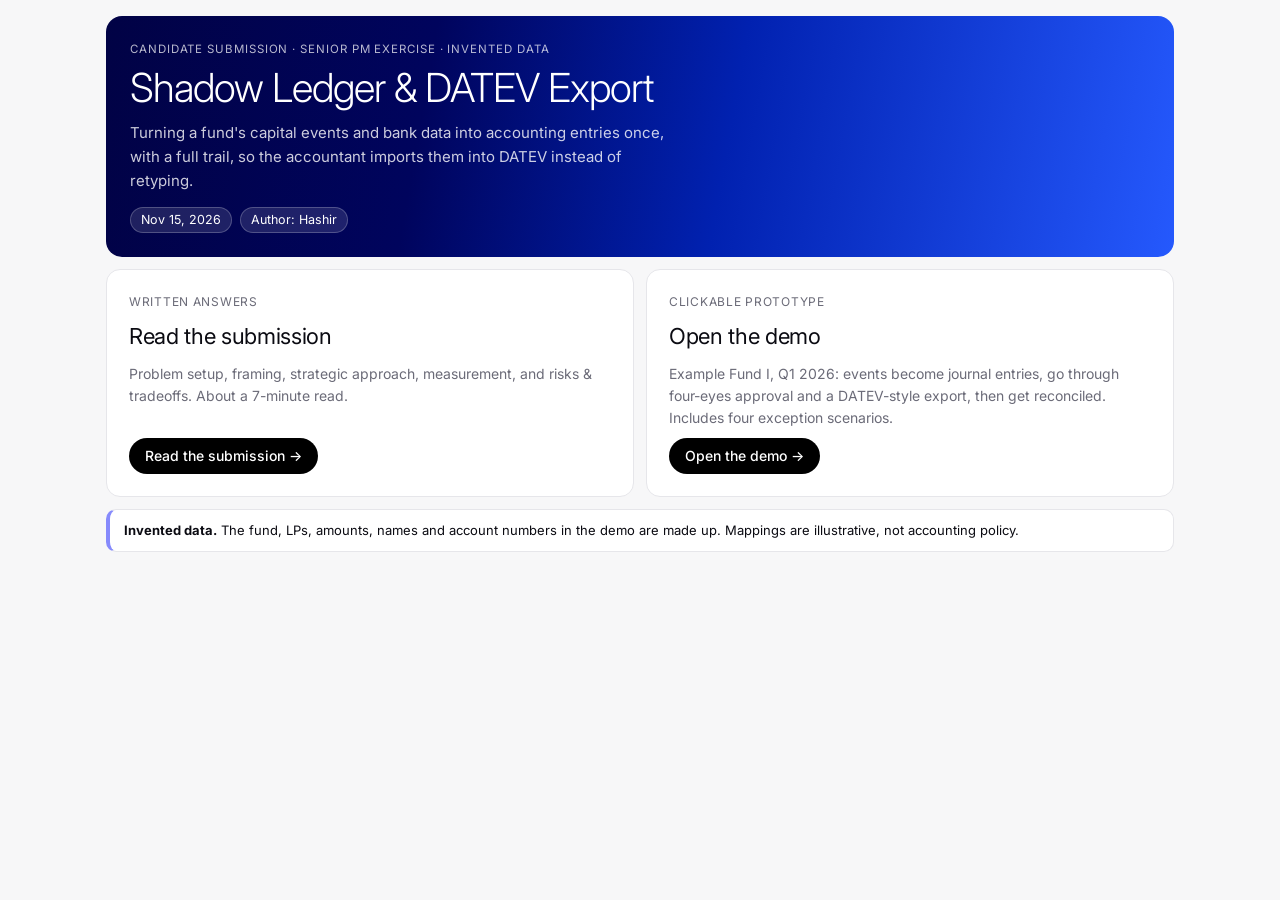
==== index.html @ c709284d "Shadow Ledger & DATEV Export: submission and prototype Co-Authored-By: Claude Opus 5.5 <noreply@anth" ====
<!DOCTYPE html>
<html lang="en">
<head>
<meta charset="utf-8">
<meta name="viewport" content="width=device-width, initial-scale=1">
<title>Shadow Ledger &amp; DATEV Export</title>
<link rel="preconnect" href="https://fonts.googleapis.com">
<link href="https://fonts.googleapis.com/css2?family=IBM+Plex+Mono:wght@400;500&family=Inter:wght@300;400;500;600&display=swap" rel="stylesheet">
<link rel="stylesheet" href="site.css">
</head>
<body>
<div class="wrap">
  <header class="hero">
    <p class="eyebrow">Candidate submission · Senior PM exercise · invented data</p>
    <h1>Shadow Ledger &amp; DATEV Export</h1>
    <p class="sub">Turning a fund's capital events and bank data into accounting entries once, with a full trail, so the accountant imports them into DATEV instead of retyping.</p>
    <div class="meta"><span>Nov 15, 2026</span><span>Author: Hashir</span></div>
  </header>

  <div class="choices">
    <a class="choice" href="submission.html">
      <span class="k">Written answers</span>
      <h2>Read the submission</h2>
      <p>Problem setup, framing, strategic approach, measurement, and risks &amp; tradeoffs. About a 7-minute read.</p>
      <span class="go">Read the submission →</span>
    </a>
    <a class="choice" href="demo.html">
      <span class="k">Clickable prototype</span>
      <h2>Open the demo</h2>
      <p>Example Fund I, Q1 2026: events become journal entries, go through four-eyes approval and a DATEV-style export, then get reconciled. Includes four exception scenarios.</p>
      <span class="go">Open the demo →</span>
    </a>
  </div>

  <div class="banner"><b>Invented data.</b> The fund, LPs, amounts, names and account numbers in the demo are made up. Mappings are illustrative, not accounting policy.</div>
</div>
</body>
</html>
---- site.css ----
/* Shared styles for the landing page and the written submission.
   Same palette as the prototype (demo.html): navy-to-electric-blue band, black/white pills, periwinkle accents. */
:root{
  --bg:#f7f7f8; --surface:#ffffff; --ink:#0b0b12; --muted:#6b6b78; --line:#e6e6ea;
  --accent:#2559fd; --accent-soft:#eceffe; --peri:#868afc; --btn:#000000; --btn-ink:#ffffff;
  --warn:#9a5b00; --warn-soft:#fdf2df; --warn-line:#f0b429; --info-soft:#f2f2f5;
  --hero:linear-gradient(100deg,#010245 0%,#00045d 30%,#0121b0 58%,#2559fd 100%);
  --font-body:"Inter",system-ui,-apple-system,"Segoe UI",sans-serif;
  --font-mono:"IBM Plex Mono",ui-monospace,Menlo,Consolas,monospace;
  color-scheme:light;
}
@media (prefers-color-scheme: dark){
  :root:not([data-theme="light"]){
    --bg:#03041f; --surface:#0a0d38; --ink:#eef0ff; --muted:#a3a7d6; --line:#1f2463;
    --accent:#7d9bff; --accent-soft:#16207a; --peri:#a5a8ff; --btn:#ffffff; --btn-ink:#000000;
    --warn:#f2b35c; --warn-soft:#3a2a10; --warn-line:#a87a2a; --info-soft:#111650;
    color-scheme:dark;
  }
}
:root[data-theme="dark"]{
  --bg:#03041f; --surface:#0a0d38; --ink:#eef0ff; --muted:#a3a7d6; --line:#1f2463;
  --accent:#7d9bff; --accent-soft:#16207a; --peri:#a5a8ff; --btn:#ffffff; --btn-ink:#000000;
  --warn:#f2b35c; --warn-soft:#3a2a10; --warn-line:#a87a2a; --info-soft:#111650;
  color-scheme:dark;
}
*{box-sizing:border-box}
html,body{margin:0}
body{background:var(--bg);color:var(--ink);font:15px/1.6 var(--font-body)}
a{color:var(--accent)}
a:focus-visible{outline:2px solid var(--accent);outline-offset:2px;border-radius:4px}
.wrap{max-width:1100px;margin:0 auto;padding:16px}

/* Hero band */
.hero{background:var(--hero);color:#fff;border-radius:16px;padding:24px}
.hero a{color:#fff}
.crumbs{display:flex;gap:14px;flex-wrap:wrap;margin:0 0 12px;font-size:13px}
.crumbs a{text-decoration:none;border-bottom:1px solid rgba(255,255,255,.4)}
.crumbs a:hover{border-bottom-color:#fff}
.eyebrow{font-size:11.5px;letter-spacing:.08em;text-transform:uppercase;color:rgba(255,255,255,.72);margin:0 0 8px}
.hero h1{font-size:clamp(28px,5vw,40px);margin:0;font-weight:300;letter-spacing:-.025em;line-height:1.12;text-wrap:balance}
.hero .sub{color:rgba(255,255,255,.8);margin:10px 0 0;max-width:62ch}
.meta{display:flex;gap:8px;flex-wrap:wrap;margin-top:14px;font-size:12.5px}
.meta span{background:rgba(255,255,255,.12);border:1px solid rgba(255,255,255,.22);border-radius:999px;padding:2px 10px}

.banner{background:var(--surface);border:1px solid var(--line);border-left:4px solid var(--peri);padding:10px 14px;border-radius:10px;margin:12px 0;font-size:13px}

/* Landing choice cards */
.choices{display:grid;grid-template-columns:repeat(auto-fit,minmax(280px,1fr));gap:12px;margin-top:12px}
.choice{display:flex;flex-direction:column;gap:8px;background:var(--surface);border:1px solid var(--line);border-radius:14px;padding:22px;text-decoration:none;color:var(--ink);transition:border-color .15s}
.choice:hover{border-color:var(--accent)}
.choice .k{font-size:12px;letter-spacing:.06em;text-transform:uppercase;color:var(--muted)}
.choice h2{margin:0;font-size:22px;font-weight:400;letter-spacing:-.015em}
.choice p{margin:0;color:var(--muted);font-size:14px}
.choice .go{margin-top:auto;padding-top:10px;align-self:flex-start;background:var(--btn);color:var(--btn-ink);border-radius:999px;padding:7px 16px;font-size:14px;font-weight:500}

/* Submission document */
.doc-grid{display:grid;grid-template-columns:200px minmax(0,1fr);gap:24px;align-items:start;margin-top:16px}
@media (max-width:860px){.doc-grid{grid-template-columns:1fr}}
.toc{position:sticky;top:16px;font-size:13.5px}
.toc b{display:block;font-size:11.5px;letter-spacing:.08em;text-transform:uppercase;color:var(--muted);margin-bottom:6px}
.toc ol{list-style:none;margin:0;padding:0;display:grid;gap:2px}
.toc a{display:block;color:var(--ink);text-decoration:none;padding:4px 10px;border-radius:999px}
.toc a:hover{background:var(--accent-soft);color:var(--accent)}
@media (max-width:860px){
  .toc{position:static}
  .toc ol{display:flex;flex-wrap:wrap;gap:6px}
  .toc a{border:1px solid var(--line);background:var(--surface)}
}
article{background:var(--surface);border:1px solid var(--line);border-radius:14px;padding:28px clamp(16px,4vw,40px);min-width:0}
article > section + section{margin-top:28px;padding-top:24px;border-top:1px solid var(--line)}
article h2{font-size:24px;font-weight:400;letter-spacing:-.015em;margin:0 0 12px;text-wrap:balance}
article h3{font-size:15px;font-weight:600;margin:20px 0 6px}
article p,article li{max-width:72ch}
article p{margin:0 0 12px}
article ul{margin:0 0 12px;padding-left:20px}
article li{margin-bottom:6px}
article ul ul{margin:6px 0 0}
.lead{font-size:16.5px}
.callout{background:var(--accent-soft);border-radius:10px;padding:12px 16px;margin:14px 0;font-weight:600}
.tablewrap{overflow-x:auto;margin:12px 0 16px;border:1px solid var(--line);border-radius:10px}
table{border-collapse:collapse;width:100%;font-size:14px}
th,td{border-bottom:1px solid var(--line);padding:9px 12px;text-align:left;vertical-align:top}
tr:last-child td{border-bottom:none}
th{font-weight:500;color:var(--muted);font-size:13px;background:var(--info-soft)}
td + td,th + th{border-left:1px solid var(--line)}
.tag{display:inline-block;border-radius:999px;padding:1px 9px;font-size:12.5px;font-weight:600;white-space:nowrap}
.tag.lead-i{background:var(--accent-soft);color:var(--accent)}
.tag.lag-i{background:var(--info-soft);color:var(--ink)}

/* Workflow diagram, drawn with boxes */
.flowfig{border:1px solid var(--line);border-radius:12px;padding:16px;margin:16px 0}
.flowfig h4{margin:0 0 12px;font-size:14.5px}
.flowfig .lane-label{font-size:12.5px;font-weight:600;color:var(--muted);margin:0 0 8px}
.lane{display:grid;grid-template-columns:repeat(4,minmax(0,1fr));gap:22px;position:relative}
.lane .box{position:relative;border:1.5px solid var(--line);border-radius:10px;padding:10px;text-align:center;background:var(--surface);font-size:13px;line-height:1.35}
.lane .box b{display:block;font-size:13.5px}
.lane .box span{color:var(--muted);font-size:12.5px}
.lane .box + .box::before{content:"→";position:absolute;left:-18px;top:50%;transform:translateY(-50%);color:var(--muted)}
.lane .box.manual{border-color:var(--warn-line);background:var(--warn-soft)}
.lane .box.target{border-color:var(--accent);background:var(--accent-soft)}
.loop{font-size:12.5px;color:var(--muted);text-align:center;margin:8px 0 0}
.flowfig hr{border:none;border-top:1px solid var(--line);margin:16px 0}
.flowfig .foot{font-size:12.5px;color:var(--muted);margin:12px 0 0}
@media (max-width:640px){
  .lane{grid-template-columns:1fr;gap:20px}
  .lane .box + .box::before{content:"↓";left:50%;top:-17px;transform:translateX(-50%)}
}
.docfoot{display:flex;gap:10px;flex-wrap:wrap;align-items:center;margin-top:28px;padding-top:20px;border-top:1px solid var(--line)}
.btn{display:inline-block;background:var(--btn);color:var(--btn-ink);border-radius:999px;padding:7px 16px;font-size:14px;font-weight:500;text-decoration:none}
.btn.ghost{background:var(--surface);color:var(--ink);border:1px solid var(--line)}
@media (prefers-reduced-motion:reduce){.choice{transition:none}}
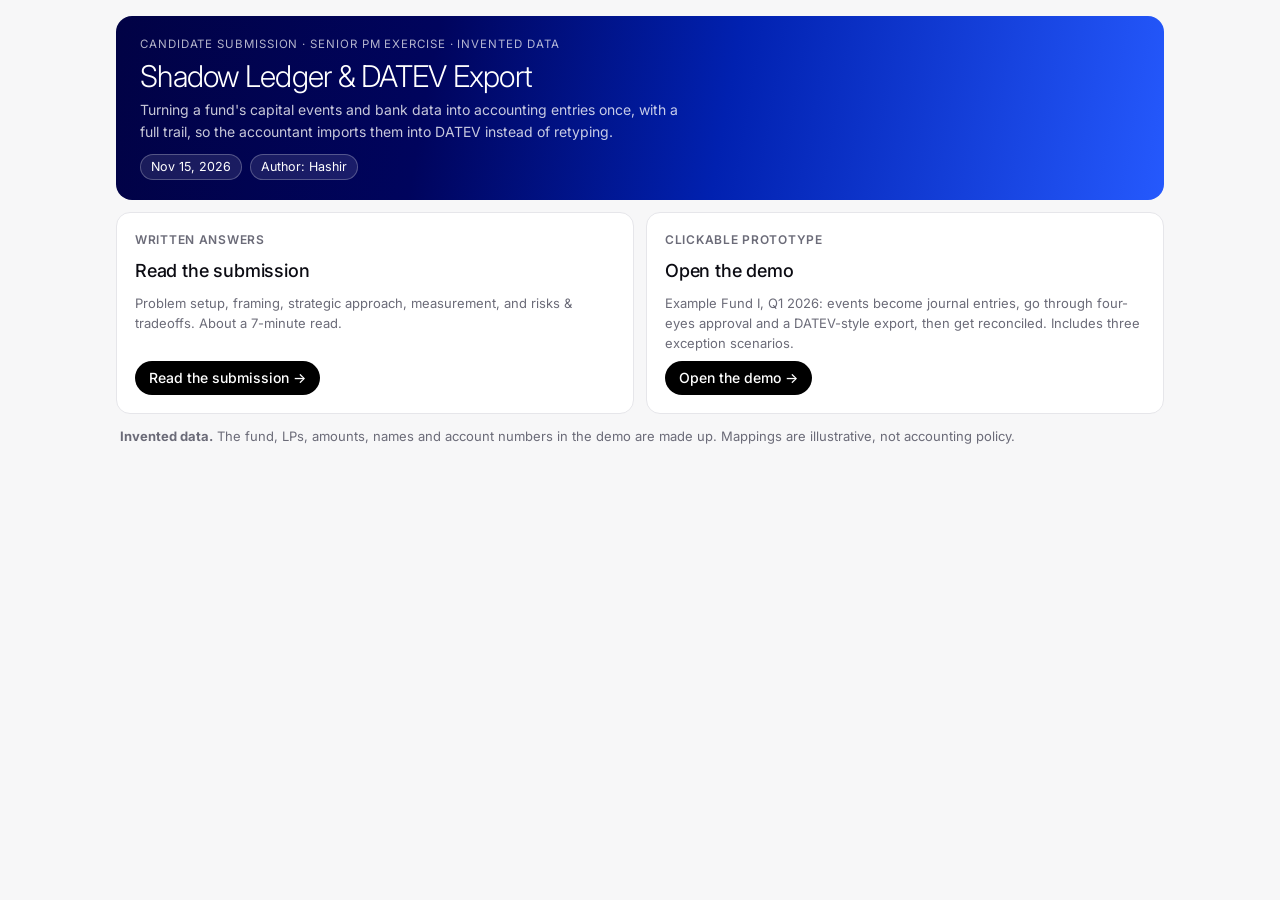
==== commit 06546458: "Merge policy unknowns, use phase names, move per-LP sub-ledger out of v1 Co-Authored-By: Claude Opus" ====
--- a/index.html
+++ b/index.html
@@ -27,7 +27,7 @@
     <a class="choice" href="demo.html">
       <span class="k">Clickable prototype</span>
       <h2>Open the demo</h2>
-      <p>Example Fund I, Q1 2026: events become journal entries, go through four-eyes approval and a DATEV-style export, then get reconciled. Includes four exception scenarios.</p>
+      <p>Example Fund I, Q1 2026: events become journal entries, go through four-eyes approval and a DATEV-style export, then get reconciled. Includes three exception scenarios.</p>
       <span class="go">Open the demo →</span>
     </a>
   </div>
--- a/site.css
+++ b/site.css
@@ -1,9 +1,9 @@
 /* Shared styles for the landing page and the written submission.
-   Same palette as the prototype (demo.html): navy-to-electric-blue band, black/white pills, periwinkle accents. */
+   Matches the prototype (demo.html): same palette, hero band, numbered step pills, flat cards and table style. */
 :root{
   --bg:#f7f7f8; --surface:#ffffff; --ink:#0b0b12; --muted:#6b6b78; --line:#e6e6ea;
   --accent:#2559fd; --accent-soft:#eceffe; --peri:#868afc; --btn:#000000; --btn-ink:#ffffff;
-  --warn:#9a5b00; --warn-soft:#fdf2df; --warn-line:#f0b429; --info-soft:#f2f2f5;
+  --good:#12805c; --good-soft:#e3f5ee; --warn:#9a5b00; --warn-soft:#fdf2df; --info-soft:#f2f2f5;
   --hero:linear-gradient(100deg,#010245 0%,#00045d 30%,#0121b0 58%,#2559fd 100%);
   --font-body:"Inter",system-ui,-apple-system,"Segoe UI",sans-serif;
   --font-mono:"IBM Plex Mono",ui-monospace,Menlo,Consolas,monospace;
@@ -13,99 +13,110 @@
   :root:not([data-theme="light"]){
     --bg:#03041f; --surface:#0a0d38; --ink:#eef0ff; --muted:#a3a7d6; --line:#1f2463;
     --accent:#7d9bff; --accent-soft:#16207a; --peri:#a5a8ff; --btn:#ffffff; --btn-ink:#000000;
-    --warn:#f2b35c; --warn-soft:#3a2a10; --warn-line:#a87a2a; --info-soft:#111650;
+    --good:#4fd1a1; --good-soft:#0e3a33; --warn:#f2b35c; --warn-soft:#3a2a10; --info-soft:#111650;
     color-scheme:dark;
   }
 }
 :root[data-theme="dark"]{
   --bg:#03041f; --surface:#0a0d38; --ink:#eef0ff; --muted:#a3a7d6; --line:#1f2463;
   --accent:#7d9bff; --accent-soft:#16207a; --peri:#a5a8ff; --btn:#ffffff; --btn-ink:#000000;
-  --warn:#f2b35c; --warn-soft:#3a2a10; --warn-line:#a87a2a; --info-soft:#111650;
+  --good:#4fd1a1; --good-soft:#0e3a33; --warn:#f2b35c; --warn-soft:#3a2a10; --info-soft:#111650;
   color-scheme:dark;
 }
 *{box-sizing:border-box}
+[hidden]{display:none!important}
 html,body{margin:0}
-body{background:var(--bg);color:var(--ink);font:15px/1.6 var(--font-body)}
+html{scroll-padding-top:72px}
+body{background:var(--bg);color:var(--ink);font:14px/1.55 var(--font-body)}
 a{color:var(--accent)}
-a:focus-visible{outline:2px solid var(--accent);outline-offset:2px;border-radius:4px}
-.wrap{max-width:1100px;margin:0 auto;padding:16px}
+a:focus-visible{outline:2px solid var(--accent);outline-offset:2px}
+.wrap{max-width:1080px;margin:0 auto;padding:16px}
 
-/* Hero band */
-.hero{background:var(--hero);color:#fff;border-radius:16px;padding:24px}
+/* Hero band (same as the demo header) */
+.hero{background:var(--hero);color:#fff;border-radius:16px;padding:20px 24px}
 .hero a{color:#fff}
-.crumbs{display:flex;gap:14px;flex-wrap:wrap;margin:0 0 12px;font-size:13px}
+.crumbs{display:flex;gap:14px;flex-wrap:wrap;margin:0 0 10px;font-size:13px}
 .crumbs a{text-decoration:none;border-bottom:1px solid rgba(255,255,255,.4)}
 .crumbs a:hover{border-bottom-color:#fff}
-.eyebrow{font-size:11.5px;letter-spacing:.08em;text-transform:uppercase;color:rgba(255,255,255,.72);margin:0 0 8px}
-.hero h1{font-size:clamp(28px,5vw,40px);margin:0;font-weight:300;letter-spacing:-.025em;line-height:1.12;text-wrap:balance}
-.hero .sub{color:rgba(255,255,255,.8);margin:10px 0 0;max-width:62ch}
-.meta{display:flex;gap:8px;flex-wrap:wrap;margin-top:14px;font-size:12.5px}
-.meta span{background:rgba(255,255,255,.12);border:1px solid rgba(255,255,255,.22);border-radius:999px;padding:2px 10px}
+.eyebrow{font-size:11.5px;letter-spacing:.08em;text-transform:uppercase;color:rgba(255,255,255,.7);margin:0 0 6px}
+.hero h1{font-size:30px;margin:0;font-weight:300;letter-spacing:-.025em;line-height:1.1;text-wrap:balance}
+.hero .sub{color:rgba(255,255,255,.78);margin:6px 0 0;max-width:62ch}
+.meta{display:flex;gap:8px;flex-wrap:wrap;margin-top:12px;font-size:12.5px}
+.meta span{background:rgba(255,255,255,.1);border:1px solid rgba(255,255,255,.25);border-radius:999px;padding:2px 10px}
 
-.banner{background:var(--surface);border:1px solid var(--line);border-left:4px solid var(--peri);padding:10px 14px;border-radius:10px;margin:12px 0;font-size:13px}
+.banner{margin:10px 0;font-size:13px;color:var(--muted);padding:2px 4px}
+
+/* Numbered step pills (same as the demo's workflow bar) */
+.stepbar{position:sticky;top:env(safe-area-inset-top,0px);z-index:5;background:var(--bg);padding:10px 0;margin:0 0 2px}
+.steps{display:flex;gap:4px;align-items:center;flex-wrap:wrap;list-style:none;margin:0;padding:0}
+.steps li{display:flex;align-items:center;gap:4px}
+.steps li + li::before{content:"→";color:var(--muted);margin:0 2px}
+.step{display:flex;gap:8px;align-items:center;border:1px solid var(--line);background:var(--surface);border-radius:999px;padding:6px 12px 6px 6px;color:var(--ink);text-decoration:none;font-size:14px}
+.step:hover{border-color:var(--accent)}
+.step .n,h2 .n{display:inline-grid;place-items:center;width:22px;height:22px;border-radius:50%;background:var(--info-soft);font-size:12px;font-weight:600;flex:none}
+.step[aria-current="step"]{border-color:var(--ink);font-weight:600}
+.step[aria-current="step"] .n{background:var(--btn);color:var(--btn-ink)}
+@media (max-width:640px){
+  .stepbar{position:static}
+  .steps li + li::before{display:none}
+}
 
 /* Landing choice cards */
 .choices{display:grid;grid-template-columns:repeat(auto-fit,minmax(280px,1fr));gap:12px;margin-top:12px}
-.choice{display:flex;flex-direction:column;gap:8px;background:var(--surface);border:1px solid var(--line);border-radius:14px;padding:22px;text-decoration:none;color:var(--ink);transition:border-color .15s}
+.choice{display:flex;flex-direction:column;gap:8px;background:var(--surface);border:1px solid var(--line);border-radius:14px;padding:18px;text-decoration:none;color:var(--ink);transition:border-color .15s}
 .choice:hover{border-color:var(--accent)}
-.choice .k{font-size:12px;letter-spacing:.06em;text-transform:uppercase;color:var(--muted)}
-.choice h2{margin:0;font-size:22px;font-weight:400;letter-spacing:-.015em}
-.choice p{margin:0;color:var(--muted);font-size:14px}
-.choice .go{margin-top:auto;padding-top:10px;align-self:flex-start;background:var(--btn);color:var(--btn-ink);border-radius:999px;padding:7px 16px;font-size:14px;font-weight:500}
+.choice .k{font-size:12px;font-weight:600;letter-spacing:.06em;text-transform:uppercase;color:var(--muted)}
+.choice h2{margin:0;font-size:18px;font-weight:500;letter-spacing:-.01em}
+.choice p{margin:0;color:var(--muted);font-size:13px;max-width:60ch}
+.choice .go{margin-top:auto;padding-top:10px;align-self:flex-start;background:var(--btn);color:var(--btn-ink);border-radius:999px;padding:6px 14px;font-size:14px;font-weight:500}
 
-/* Submission document */
-.doc-grid{display:grid;grid-template-columns:200px minmax(0,1fr);gap:24px;align-items:start;margin-top:16px}
-@media (max-width:860px){.doc-grid{grid-template-columns:1fr}}
-.toc{position:sticky;top:16px;font-size:13.5px}
-.toc b{display:block;font-size:11.5px;letter-spacing:.08em;text-transform:uppercase;color:var(--muted);margin-bottom:6px}
-.toc ol{list-style:none;margin:0;padding:0;display:grid;gap:2px}
-.toc a{display:block;color:var(--ink);text-decoration:none;padding:4px 10px;border-radius:999px}
-.toc a:hover{background:var(--accent-soft);color:var(--accent)}
-@media (max-width:860px){
-  .toc{position:static}
-  .toc ol{display:flex;flex-wrap:wrap;gap:6px}
-  .toc a{border:1px solid var(--line);background:var(--surface)}
-}
-article{background:var(--surface);border:1px solid var(--line);border-radius:14px;padding:28px clamp(16px,4vw,40px);min-width:0}
-article > section + section{margin-top:28px;padding-top:24px;border-top:1px solid var(--line)}
-article h2{font-size:24px;font-weight:400;letter-spacing:-.015em;margin:0 0 12px;text-wrap:balance}
-article h3{font-size:15px;font-weight:600;margin:20px 0 6px}
-article p,article li{max-width:72ch}
-article p{margin:0 0 12px}
-article ul{margin:0 0 12px;padding-left:20px}
-article li{margin-bottom:6px}
-article ul ul{margin:6px 0 0}
-.lead{font-size:16.5px}
-.callout{background:var(--accent-soft);border-radius:10px;padding:12px 16px;margin:14px 0;font-weight:600}
-.tablewrap{overflow-x:auto;margin:12px 0 16px;border:1px solid var(--line);border-radius:10px}
-table{border-collapse:collapse;width:100%;font-size:14px}
-th,td{border-bottom:1px solid var(--line);padding:9px 12px;text-align:left;vertical-align:top}
-tr:last-child td{border-bottom:none}
-th{font-weight:500;color:var(--muted);font-size:13px;background:var(--info-soft)}
-td + td,th + th{border-left:1px solid var(--line)}
-.tag{display:inline-block;border-radius:999px;padding:1px 9px;font-size:12.5px;font-weight:600;white-space:nowrap}
+/* Submission document: one flat card, like the demo's main panel */
+article{background:var(--surface);border:1px solid var(--line);border-radius:14px;padding:16px 18px 18px;min-width:0}
+article > section + section{margin-top:22px;padding-top:18px;border-top:1px solid var(--line)}
+article h2{display:flex;gap:10px;align-items:center;font-size:18px;font-weight:500;letter-spacing:-.01em;margin:0 0 8px}
+article h3{font-size:13px;font-weight:600;color:var(--muted);text-transform:uppercase;letter-spacing:.06em;margin:18px 0 8px}
+article p,article li{max-width:78ch}
+article p{margin:0 0 10px}
+article ul{margin:0 0 10px;padding-left:20px}
+article li{margin-bottom:5px}
+article ul ul{margin:5px 0 0}
+.lead{font-size:15px}
+.callout{border:1px dashed var(--peri);background:var(--accent-soft);border-radius:10px;padding:10px 12px;margin:12px 0;font-weight:600}
+.tablewrap{overflow-x:auto;margin:10px 0 14px}
+table{border-collapse:collapse;width:100%;font-size:13px}
+th,td{border-bottom:1px solid var(--line);padding:7px 8px;text-align:left;vertical-align:top}
+th{font-weight:600;color:var(--muted);font-size:12px;background:var(--info-soft)}
+.tag{display:inline-block;border-radius:999px;padding:1px 8px;font-size:12px;font-weight:500;white-space:nowrap}
 .tag.lead-i{background:var(--accent-soft);color:var(--accent)}
 .tag.lag-i{background:var(--info-soft);color:var(--ink)}
+.tag.st-known{background:var(--good-soft);color:var(--good)}
+.tag.st-assumed{background:var(--accent-soft);color:var(--accent)}
+.tag.st-unknown{background:var(--warn-soft);color:var(--warn)}
+.glance th[scope="row"]{background:var(--accent-soft);color:var(--accent);width:130px;white-space:nowrap}
+@media (max-width:640px){.glance th[scope="row"]{width:auto;white-space:normal}}
+.kau td:last-child{white-space:nowrap}
+.note-sm{font-size:12.5px;color:var(--muted);margin:0}
 
 /* Workflow diagram, drawn with boxes */
-.flowfig{border:1px solid var(--line);border-radius:12px;padding:16px;margin:16px 0}
-.flowfig h4{margin:0 0 12px;font-size:14.5px}
-.flowfig .lane-label{font-size:12.5px;font-weight:600;color:var(--muted);margin:0 0 8px}
-.lane{display:grid;grid-template-columns:repeat(4,minmax(0,1fr));gap:22px;position:relative}
-.lane .box{position:relative;border:1.5px solid var(--line);border-radius:10px;padding:10px;text-align:center;background:var(--surface);font-size:13px;line-height:1.35}
-.lane .box b{display:block;font-size:13.5px}
+.flowfig{border:1px solid var(--line);border-radius:10px;padding:14px;margin:14px 0}
+.flowfig h4{margin:0 0 10px;font-size:13.5px;font-weight:600}
+.flowfig .lane-label{font-size:12px;font-weight:600;color:var(--muted);text-transform:uppercase;letter-spacing:.06em;margin:0 0 8px}
+.lane{display:grid;grid-template-columns:repeat(4,minmax(0,1fr));gap:22px}
+.lane .box{position:relative;border:1px solid var(--line);border-radius:10px;padding:9px 10px;text-align:center;background:var(--surface);font-size:13px;line-height:1.35}
+.lane .box b{display:block;font-weight:500}
 .lane .box span{color:var(--muted);font-size:12.5px}
-.lane .box + .box::before{content:"→";position:absolute;left:-18px;top:50%;transform:translateY(-50%);color:var(--muted)}
-.lane .box.manual{border-color:var(--warn-line);background:var(--warn-soft)}
+.lane .box + .box::before{content:"→";position:absolute;left:-17px;top:50%;transform:translateY(-50%);color:var(--muted)}
+.lane .box.manual{border-color:var(--warn);background:var(--warn-soft)}
 .lane .box.target{border-color:var(--accent);background:var(--accent-soft)}
 .loop{font-size:12.5px;color:var(--muted);text-align:center;margin:8px 0 0}
-.flowfig hr{border:none;border-top:1px solid var(--line);margin:16px 0}
-.flowfig .foot{font-size:12.5px;color:var(--muted);margin:12px 0 0}
+.flowfig hr{border:none;border-top:1px solid var(--line);margin:14px 0}
+.flowfig .foot{font-size:12.5px;color:var(--muted);margin:10px 0 0}
 @media (max-width:640px){
   .lane{grid-template-columns:1fr;gap:20px}
   .lane .box + .box::before{content:"↓";left:50%;top:-17px;transform:translateX(-50%)}
 }
-.docfoot{display:flex;gap:10px;flex-wrap:wrap;align-items:center;margin-top:28px;padding-top:20px;border-top:1px solid var(--line)}
-.btn{display:inline-block;background:var(--btn);color:var(--btn-ink);border-radius:999px;padding:7px 16px;font-size:14px;font-weight:500;text-decoration:none}
-.btn.ghost{background:var(--surface);color:var(--ink);border:1px solid var(--line)}
+.docfoot{display:flex;gap:8px;flex-wrap:wrap;align-items:center;margin-top:18px;padding-top:12px;border-top:1px solid var(--line)}
+.btn{display:inline-block;background:var(--btn);color:var(--btn-ink);border:1px solid var(--btn);border-radius:999px;padding:6px 14px;font-size:14px;font-weight:500;text-decoration:none}
+.btn.ghost{background:var(--surface);color:var(--ink);border-color:var(--line)}
+.btn.ghost:hover{border-color:var(--accent)}
 @media (prefers-reduced-motion:reduce){.choice{transition:none}}
